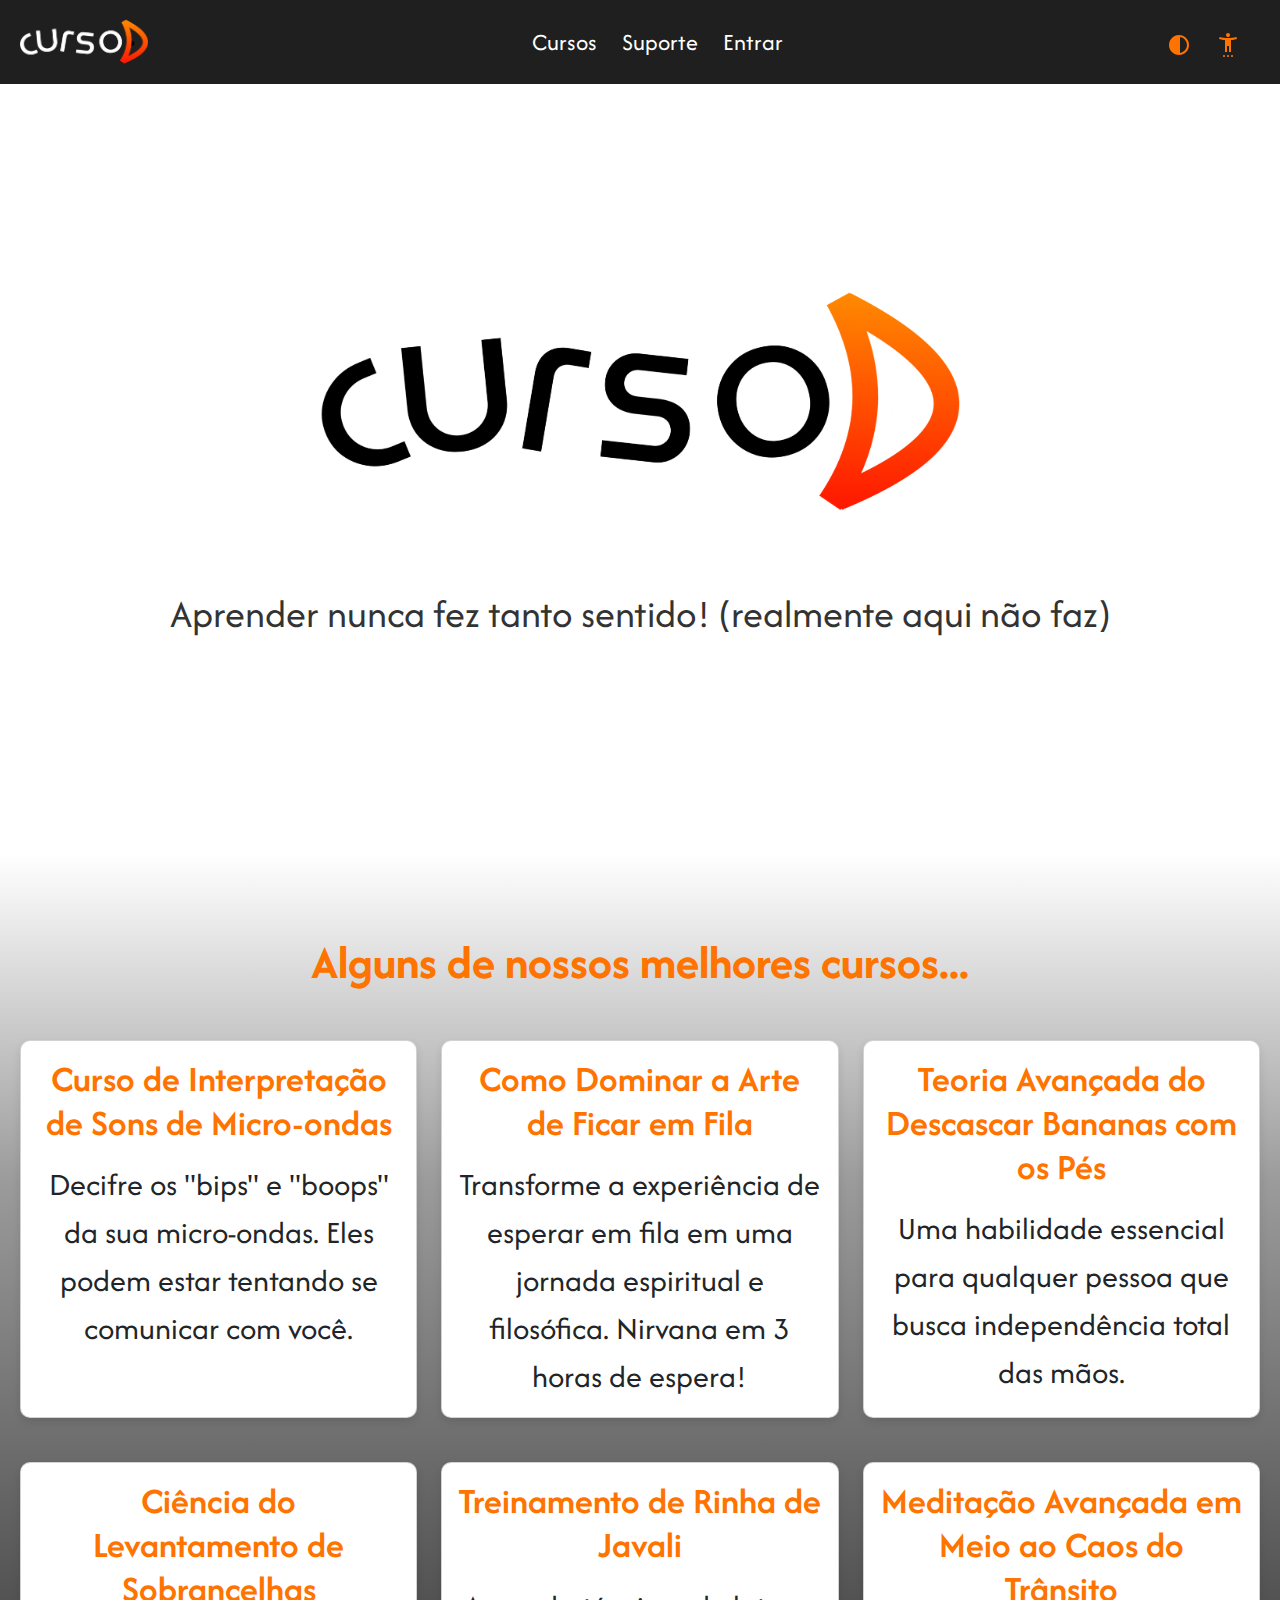
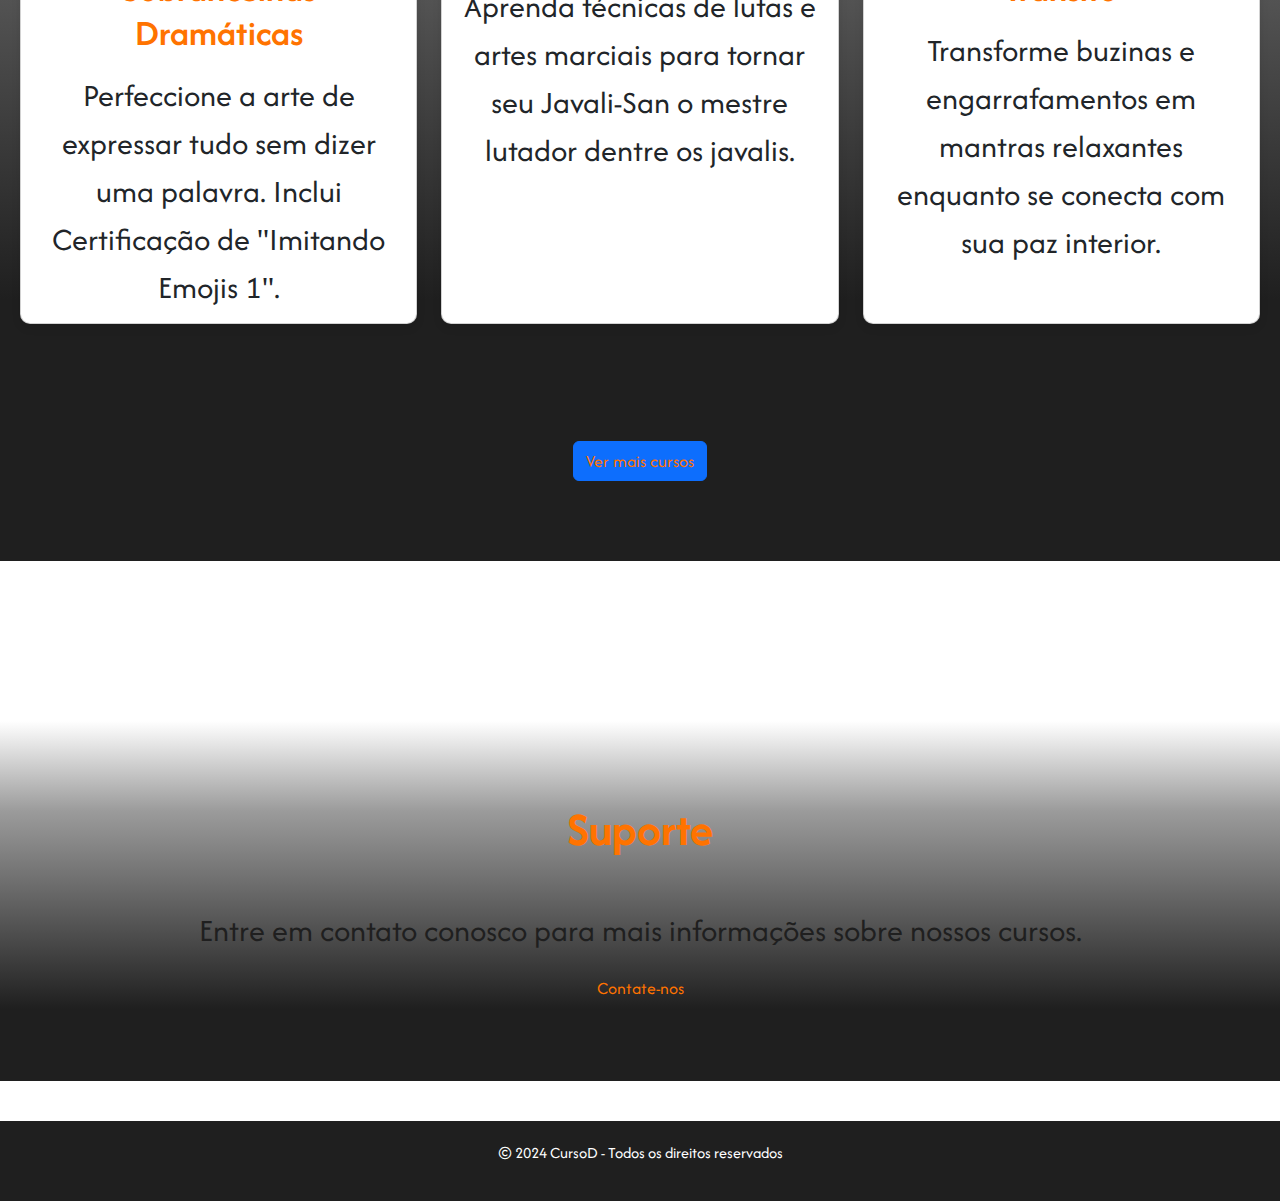
==== pages/index.html @ c100751e "ajustando links de pastas e arquivos, e organizando arquivos" ====
<!DOCTYPE html>
<html lang="pt-br">

<head>
    <meta charset="UTF-8">
    <meta name="viewport" content="width=device-width, initial-scale=1.0">
    <title>CursoD - Home</title>

    <link href="https://cdn.jsdelivr.net/npm/bootstrap@5.3.0/dist/css/bootstrap.min.css" rel="stylesheet">
    <link href="/pages/customs/style.css" rel="stylesheet">
</head>

<body class="light-mode">

    <!-- Header -->
    <header class="header">
        <a class="logo"><img src="/icons/cursod-black.png"></a>
        <nav>
            <a href="/pages/cursos.html" id="cursos">Cursos</a>
            <a href="/pages/suporte.html" id="suporte">Suporte</a>
            <a href="/pages/entrar.html" id="entrar">Entrar</a>
        </nav>
        <div>
            <a title="Acessibilidade" onclick="toggleMode()" id="acessibilidade"><img src="/icons/modo.svg"></a>
            <a title="Acessibilidade" onclick="openAcessibilidade()" id="acessibilidade"><img src="/icons/acessibilidade.svg"></a>
        </div>
    </header>

    <!-- Acessibilidade Menu -->
    <div class="acessibilidade-menu d-none" id="acessibilidadeMenu">
        <button class="btn btn-dark" onclick="toggleDaltonismo()">Modo Daltonismo</button>
        <button class="btn btn-dark" onclick="toggleCegos()">Modo Cegos</button>
    </div>

    <!-- Logo e Slogan -->
    <div class="main-container">
        <div id="logo-container">
            <img src="/icons/cursod.png" alt="Cursos Absurdos">
            <p class="slogan">Aprender nunca fez tanto sentido! (realmente aqui não faz)</p>
        </div>
    </div>

    <!-- Seções do Site -->
    <div class="section">
        <div id="card-grid">
            <h2>Alguns de nossos melhores cursos...</h2>
            <div class="row justify-content-center">
                <div class="col-md-4">
                    <div class="card card-custom">
                        <div class="card-body">
                            <h5 class="card-title">Curso de Interpretação de Sons de Micro-ondas</h5>
                            <p class="card-text">Decifre os "bips" e "boops" da sua micro-ondas. Eles podem estar
                                tentando
                                se comunicar com você.</p>
                        </div>
                    </div>
                </div>
                <div class="col-md-4">
                    <div class="card card-custom">
                        <div class="card-body">
                            <h5 class="card-title">Como Dominar a Arte de Ficar em Fila</h5>
                            <p class="card-text">Transforme a experiência de esperar em fila em uma jornada espiritual e
                                filosófica. Nirvana em 3 horas de espera!</p>
                        </div>
                    </div>
                </div>
                <div class="col-md-4">
                    <div id="card" class="card card-custom">
                        <div class="card-body">
                            <h5 class="card-title">Teoria Avançada do Descascar Bananas com os Pés</h5>
                            <p class="card-text">Uma habilidade essencial para qualquer pessoa que busca independência
                                total
                                das mãos.</p>
                        </div>
                    </div>
                </div>
            </div>
            <div class="row justify-content-center mt-4">
                <div class="col-md-4">
                    <div class="card card-custom">
                        <div class="card-body">
                            <h5 class="card-title">Ciência do Levantamento de Sobrancelhas Dramáticas</h5>
                            <p class="card-text">Perfeccione a arte de expressar tudo sem dizer uma palavra. Inclui
                                Certificação de "Imitando Emojis 1".</p>
                        </div>
                    </div>
                </div>
                <div class="col-md-4">
                    <div class="card card-custom">
                        <div class="card-body">
                            <h5 class="card-title">Treinamento de Rinha de Javali</h5>
                            <p class="card-text">Aprenda técnicas de lutas e artes marciais para tornar seu Javali-San o
                                mestre lutador
                                dentre os javalis.</p>
                        </div>
                    </div>
                </div>
                <div class="col-md-4">
                    <div class="card card-custom">
                        <div class="card-body">
                            <h5 class="card-title">Meditação Avançada em Meio ao Caos do Trânsito</h5>
                            <p class="card-text">Transforme buzinas e engarrafamentos em mantras relaxantes enquanto se
                                conecta com sua paz interior.</p>
                        </div>
                    </div>
                </div>
            </div>
            <p class="mt-4">Quer explorar mais cursos que desafiam a lógica? Junte-se a nós!</p>
            <a href="/pages/cursos.html" class="btn btn-primary">Ver mais cursos</a>
        </div>
    </div>


    <div class="section" id="suporte-section">
        <h2>Suporte</h2>
        <p>Entre em contato conosco para mais informações sobre nossos cursos.</p>
        <a href="/pages/suporte.html">Contate-nos</a>
    </div>

    <!-- Footer -->
    <footer class="footer">
        <p>&copy; 2024 CursoD - Todos os direitos reservados</p>
    </footer>

    <script src="https://cdn.jsdelivr.net/npm/bootstrap@5.3.0/dist/js/bootstrap.bundle.min.js"></script>
    <script src="/pages/customs/custom.js"></script>


</body>

</html>
---- pages/customs/style.css ----
@import url('https://fonts.googleapis.com/css2?family=Afacad+Flux:wght@100..1000&display=swap');

body {
    font-family: 'Afacad Flux', sans-serif;
    margin: 0;
    padding: 0;
    overflow-x: hidden;
}

.header {
    background-color: #1f1f1f;
    color: white;
    padding: 10px 20px;
    display: flex;
    justify-content: space-between;
    align-items: center;
    font-size: 1.5rem;
}

.header a {
    color: white;
    margin-right: 20px;
    text-decoration: none;
}

.header a:hover {
    color: rgb(255, 115, 0);
    font-weight: 600;
    cursor: pointer;
}

.header img {
    max-width: 8rem;
}

.toggle-mode {
    margin-left: 20px;
}

.footer {
    background-color: #1f1f1f;
    color: white;
    text-align: center;
    padding: 20px;
    position: relative;
    width: 100%;
    margin-top: 40px;
}

.card-custom {
    border-radius: 10px;
    box-shadow: 0 4px 8px rgba(0, 0, 0, 0.1);
    margin-bottom: 20px;
}

.dark-mode {
    color: #fff;

    .header {
        background-color: #fff;
        color: #1f1f1f;
    }

    .header a {
        color: #1f1f1f;
    }

    .header a:hover {
        color: rgb(255, 115, 0);
        font-weight: 600;
    }
}

.light-mode {
    background-color: #fff;
    color: #1f1f1f;
}

/* Acessibilidade */
.acessibilidade-menu {
    position: fixed;
    top: 6rem;
    right: 0.4rem;
    z-index: 1700;
    margin-bottom: 1rem;
    width: 10rem;
}

.btn-acessibilidade {
    margin-left: 10px;
}

/* Centraliza logo e slogan */
.main-container {
    display: flex;
    flex-direction: column;
    margin-top: 10rem;
    justify-content:unset;
    align-items: center;
    height: 50vh;
    text-align: center;
}

.main-container img {
    max-width: 40rem;
    margin-bottom: 20px;
}

.logo-container{
    height: 30vh;
}

.slogan {
    font-size: 2.5rem;
    color: #333;
}

/* Seções de navegação */
.section {
    padding: 80px 20px;
    text-align: center;
    background-color: #1f1f1f;
    margin-top: 10rem;
    justify-content:unset;
    color: #1f1f1f;
    height: 100%;
    transition: background-color 0.7s ease;
    background: linear-gradient(to bottom, #fff, #9b9b9b 25%, #1f1f1f 80%);
}

.section:nth-of-type(even) {
    background-color: #fff;
}

.section h5 {
    font-size: 2.3rem;
    font-weight: 600;
    color: rgb(255, 115, 0);
    margin-bottom: 1rem;
}

.section h2 {
    font-size: 3rem;
    font-weight: 700;
    color: rgb(255, 115, 0);
    margin-bottom: 3rem;
}

.section p {
    font-size: 2rem;
    margin-bottom: 20px;
}

.section a {
    font-size: 1.1rem;
    color: rgb(255, 115, 0);
    text-decoration: none;
}

.section a:hover {
    text-decoration: underline;
}

.card-grid{
    margin-top: 8rem;
}

.card {
    height: 95%;
}

.footer {
    background-color: #1f1f1f;
    color: white;
    text-align: center;
    padding: 20px;
}
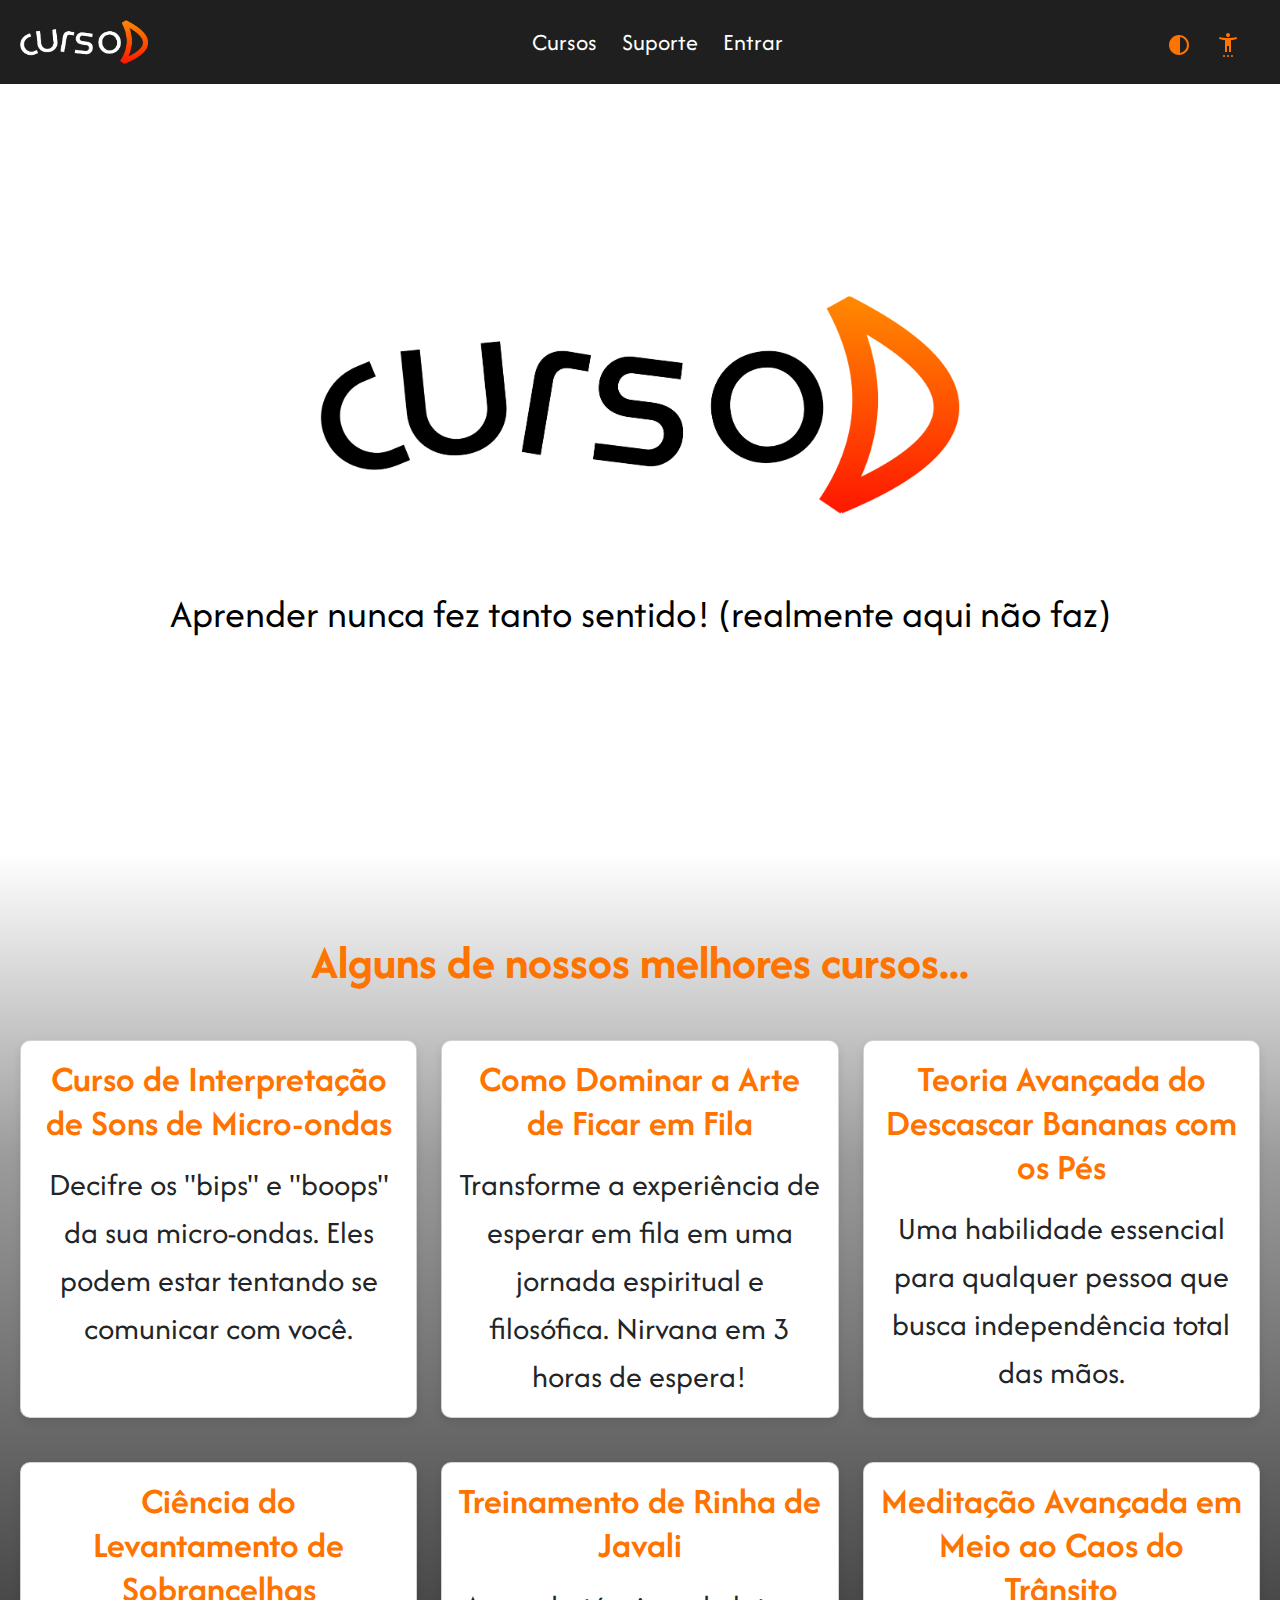
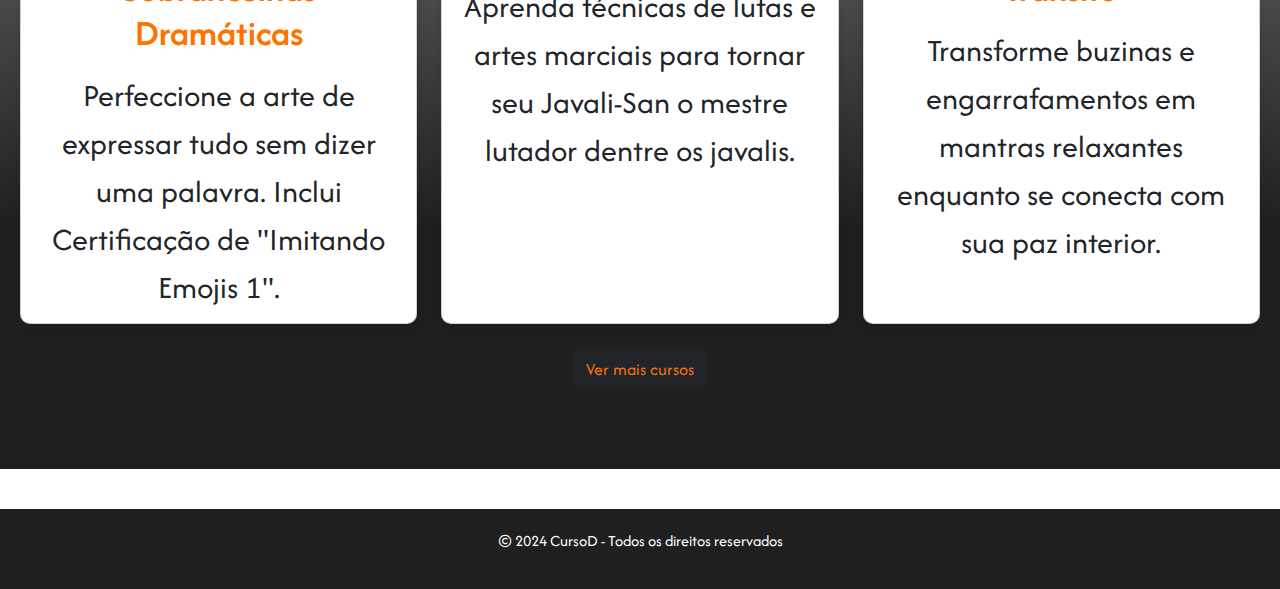
==== commit 9f1b346c: "fazendo funcionalidades" ====
--- a/pages/index.html
+++ b/pages/index.html
@@ -14,7 +14,7 @@
 
     <!-- Header -->
     <header class="header">
-        <a class="logo"><img src="/icons/cursod-black.png"></a>
+        <a class="logo"><img id="logo-header" src="/icons/cursod-black.png"></a>
         <nav>
             <a href="/pages/cursos.html" id="cursos">Cursos</a>
             <a href="/pages/suporte.html" id="suporte">Suporte</a>
@@ -35,8 +35,8 @@
     <!-- Logo e Slogan -->
     <div class="main-container">
         <div id="logo-container">
-            <img src="/icons/cursod.png" alt="Cursos Absurdos">
-            <p class="slogan">Aprender nunca fez tanto sentido! (realmente aqui não faz)</p>
+            <img id="logo-main" src="/icons/cursod.png" alt="Cursos Absurdos">
+            <p id="slogan" class="slogan">Aprender nunca fez tanto sentido! (realmente aqui não faz)</p>
         </div>
     </div>
 
@@ -105,19 +105,10 @@
                     </div>
                 </div>
             </div>
-            <p class="mt-4">Quer explorar mais cursos que desafiam a lógica? Junte-se a nós!</p>
-            <a href="/pages/cursos.html" class="btn btn-primary">Ver mais cursos</a>
+            <a href="/pages/cursos.html" class="btn btn-dark">Ver mais cursos</a>
         </div>
     </div>
 
-
-    <div class="section" id="suporte-section">
-        <h2>Suporte</h2>
-        <p>Entre em contato conosco para mais informações sobre nossos cursos.</p>
-        <a href="/pages/suporte.html">Contate-nos</a>
-    </div>
-
-    <!-- Footer -->
     <footer class="footer">
         <p>&copy; 2024 CursoD - Todos os direitos reservados</p>
     </footer>
--- a/pages/customs/style.css
+++ b/pages/customs/style.css
@@ -37,6 +37,14 @@
     margin-left: 20px;
 }
 
+.dropdown-menu {
+    margin-top: 10px;
+}
+
+.dropdown-menu a {
+    color: rgb(255, 115, 0);
+}
+
 .footer {
     background-color: #1f1f1f;
     color: white;
@@ -53,22 +61,42 @@
     margin-bottom: 20px;
 }
 
-.dark-mode {
-    color: #fff;
-
-    .header {
-        background-color: #fff;
-        color: #1f1f1f;
-    }
-
-    .header a {
-        color: #1f1f1f;
-    }
-
-    .header a:hover {
-        color: rgb(255, 115, 0);
-        font-weight: 600;
-    }
+/* Modo Claro */
+body.light-mode {
+    background: #fff;
+    color: #000;
+}
+
+body.light-mode header {
+    background-color: #1f1f1f;
+    color: #fff;
+}
+
+body.light-mode header a {
+    color: #fff;
+}
+
+/* Modo Escuro */
+body.dark-mode {
+    background: #1f1f1f;
+    color: #fff;
+}
+
+body.dark-mode header {
+    background-color: #fff;
+    color: #1f1f1f;
+}
+
+body.dark-mode header a {
+    color: #1f1f1f;
+}
+
+body.dark-mode .section {
+    background: linear-gradient(to top, #fff, #9b9b9b 25%, #1f1f1f 80%);
+}
+
+body.dark-mode .slogan p {
+    color: #fff;
 }
 
 .light-mode {
@@ -95,7 +123,7 @@
     display: flex;
     flex-direction: column;
     margin-top: 10rem;
-    justify-content:unset;
+    justify-content: unset;
     align-items: center;
     height: 50vh;
     text-align: center;
@@ -106,14 +134,14 @@
     margin-bottom: 20px;
 }
 
-.logo-container{
+.logo-container {
     height: 30vh;
 }
 
 .slogan {
     font-size: 2.5rem;
-    color: #333;
-}
+}
+
 
 /* Seções de navegação */
 .section {
@@ -121,7 +149,7 @@
     text-align: center;
     background-color: #1f1f1f;
     margin-top: 10rem;
-    justify-content:unset;
+    justify-content: unset;
     color: #1f1f1f;
     height: 100%;
     transition: background-color 0.7s ease;
@@ -161,7 +189,7 @@
     text-decoration: underline;
 }
 
-.card-grid{
+.card-grid {
     margin-top: 8rem;
 }
 
@@ -169,9 +197,93 @@
     height: 95%;
 }
 
+.login-container {
+    display: flex;
+    justify-content: center;
+    /* Centraliza horizontalmente */
+    align-items: center;
+    /* Centraliza verticalmente */
+    height: 79vh;
+    /* Usa 100% da altura da viewport */
+    max-width: 100%;
+    /* Ajusta a largura conforme necessário */
+    margin: 0 auto;
+    /* Centraliza horizontalmente */
+    padding: 20px;
+    /* Adiciona espaçamento interno */
+}
+
+#formulario {
+    display: flex;
+    flex-direction: column;
+    justify-content: center;
+    /* Centraliza o conteúdo do formulário */
+    align-items: center;
+    text-align: center;
+}
+
+input.form-control {
+    width: 300px;
+    /* Ajuste a largura conforme necessário */
+    max-width: 100%;
+    /* Garante que não ultrapasse a largura do contêiner */
+}
+
+.login-container h2 {
+    text-align: center;
+    margin-bottom: 1.5rem;
+}
+
+.error-message {
+    color: red;
+    text-align: center;
+}
+
+.btn-logout {
+    display: none;
+    margin-top: 1rem;
+}
+
+.btn-login {
+    width: 100%;
+}
+
+.options {
+    text-align: center;
+    margin-top: 1rem;
+}
+
+.options a {
+    display: block;
+    margin-bottom: 0.5rem;
+    color: #007bff;
+    text-decoration: none;
+}
+
+.options a:hover {
+    text-decoration: underline;
+}
+
+/* Modal */
+.modal-content {
+    padding: 1rem;
+}
+
 .footer {
     background-color: #1f1f1f;
     color: white;
     text-align: center;
     padding: 20px;
+}
+
+/* Estilo para o tooltip */
+.tooltip {
+    position: absolute;
+    background-color: #333;
+    color: #fff;
+    border-radius: 5px;
+    padding: 5px;
+    display: none;
+    /* Inicialmente oculto */
+    z-index: 1000;
 }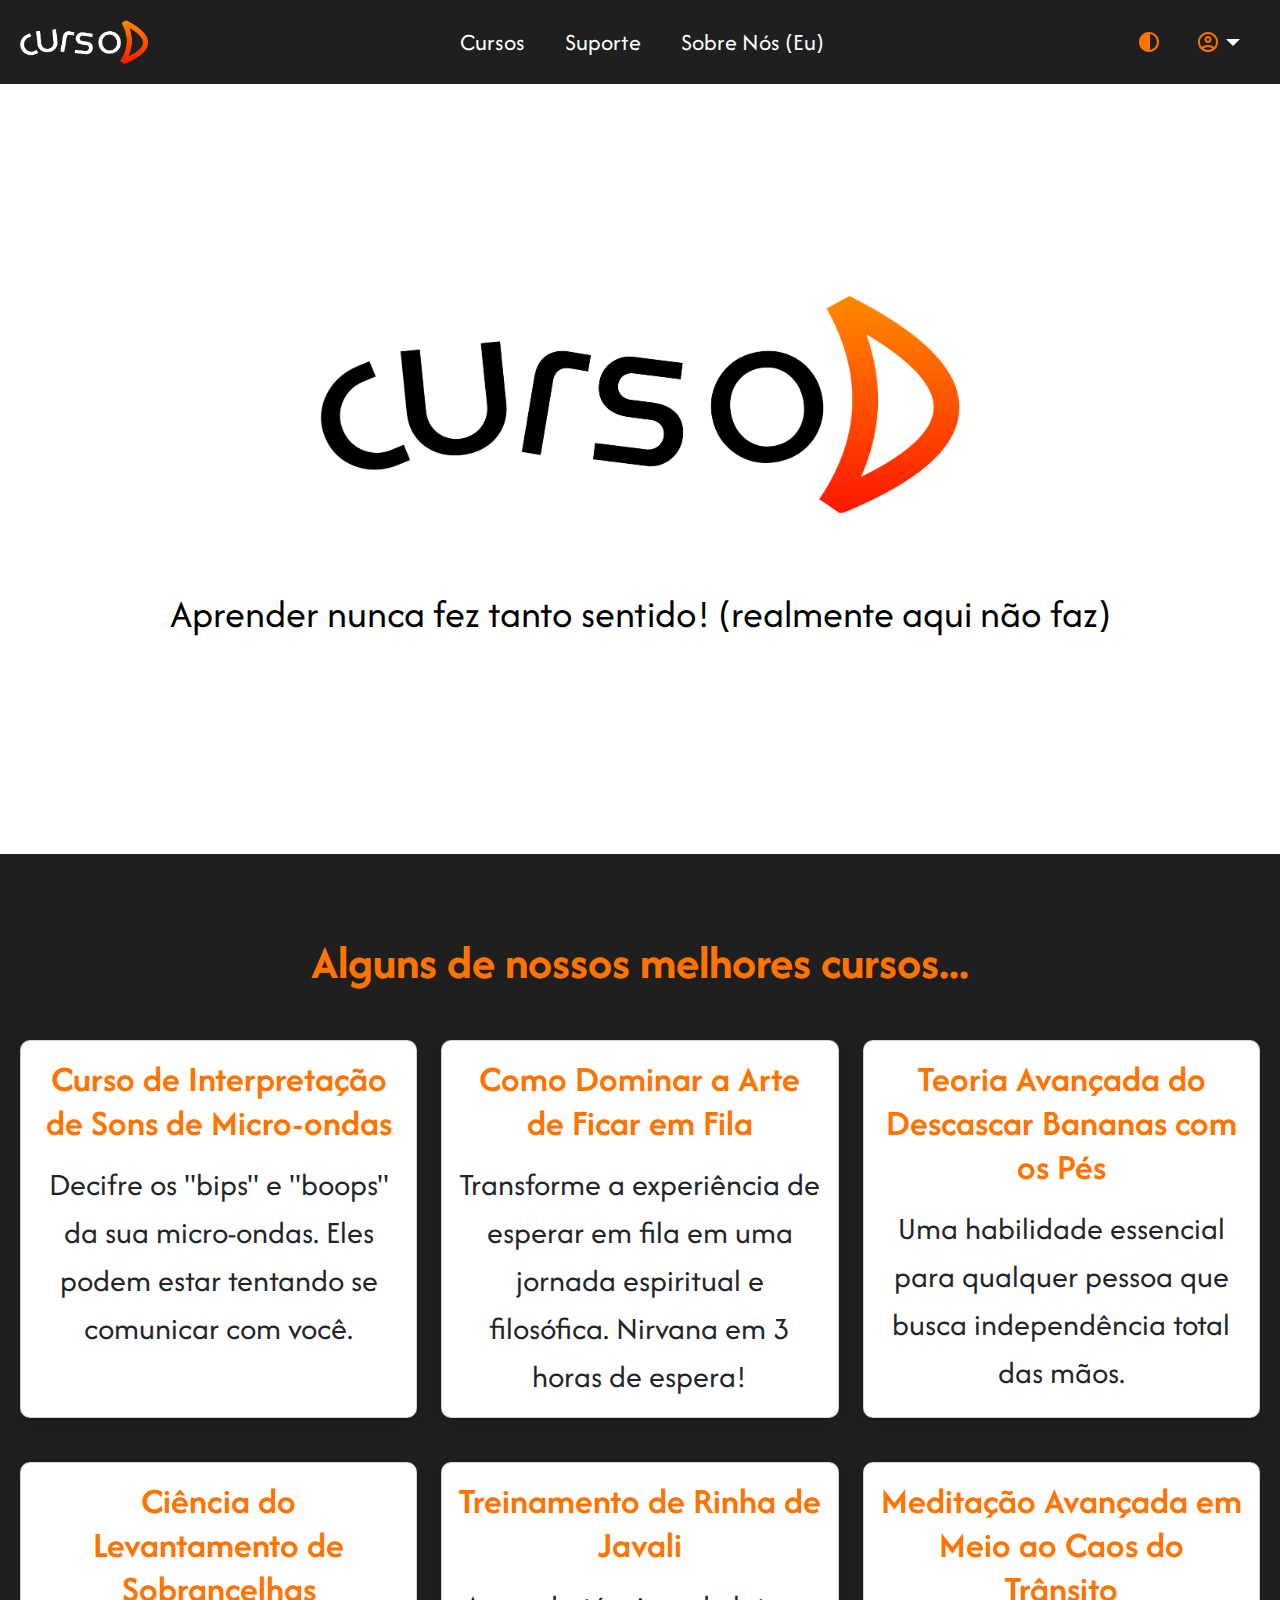
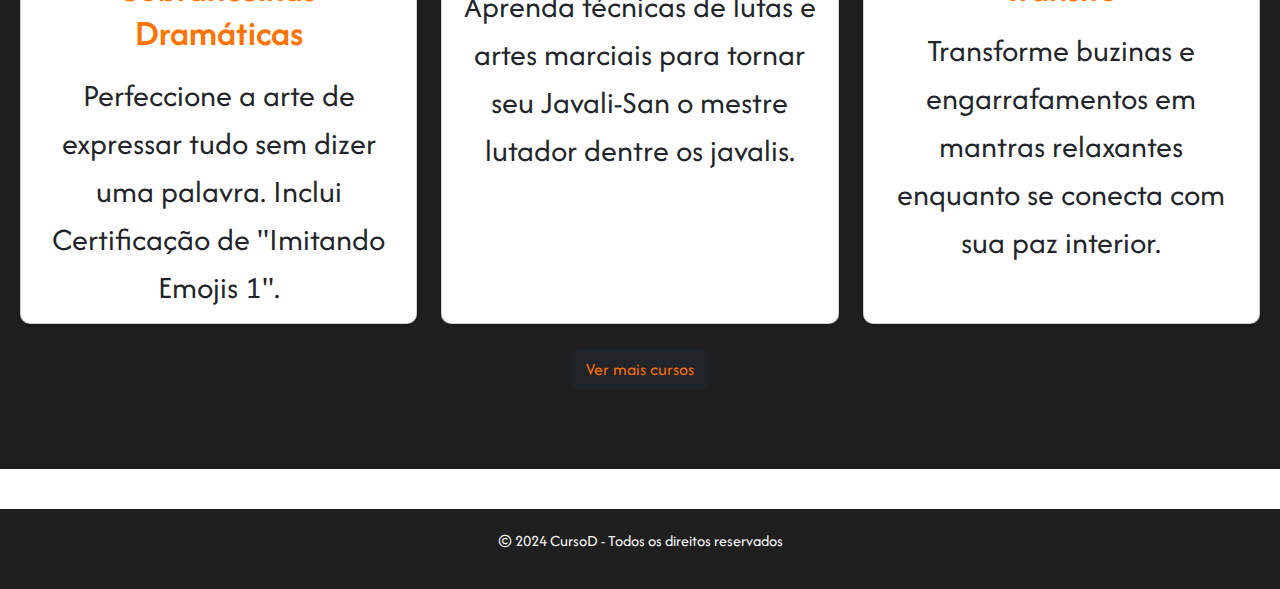
==== commit ded1dc99: "ajustando funcionalidade e páginas" ====
--- a/pages/index.html
+++ b/pages/index.html
@@ -14,17 +14,27 @@
 
     <!-- Header -->
     <header class="header">
-        <a class="logo"><img id="logo-header" src="/icons/cursod-black.png"></a>
+        <a href="/pages/index.html" class="logo"><img id="logo-header" src="/icons/cursod-black.png"></a>
         <nav>
-            <a href="/pages/cursos.html" id="cursos">Cursos</a>
-            <a href="/pages/suporte.html" id="suporte">Suporte</a>
-            <a href="/pages/entrar.html" id="entrar">Entrar</a>
+          <a href="/pages/cursos.html" id="cursos">Cursos</a>
+          <a href="/pages/suporte.html" id="suporte">Suporte</a>
+          <a href="https://github.com/vlcelo" id="entrar" target="_blank">Sobre Nós (Eu)</a>
         </nav>
         <div>
-            <a title="Acessibilidade" onclick="toggleMode()" id="acessibilidade"><img src="/icons/modo.svg"></a>
-            <a title="Acessibilidade" onclick="openAcessibilidade()" id="acessibilidade"><img src="/icons/acessibilidade.svg"></a>
+          <a title="Modo Claro/Escuro" onclick="toggleMode()" id="modo"><img src="/icons/modo.svg"></a>
+          <!-- Dropdown de perfil -->
+          <div class="dropdown">
+            <a title="Perfil" id="perfilIcon" class="dropdown-toggle" role="button" data-bs-toggle="dropdown"
+              aria-expanded="false">
+              <img src="/icons/perfil.svg">
+            </a>
+            <ul class="dropdown-menu dropdown-menu-end" aria-labelledby="perfilIcon">
+              <li><a class="dropdown-item" href="/pages/entrar.html">Entrar</a></li>
+              <li><a class="dropdown-item" href="/pages/index.html">Sair</a></li>
+            </ul>
+          </div>
         </div>
-    </header>
+      </header>
 
     <!-- Acessibilidade Menu -->
     <div class="acessibilidade-menu d-none" id="acessibilidadeMenu">
--- a/pages/customs/style.css
+++ b/pages/customs/style.css
@@ -7,20 +7,24 @@
     overflow-x: hidden;
 }
 
+/* Header container geral */
 .header {
     background-color: #1f1f1f;
     color: white;
     padding: 10px 20px;
     display: flex;
-    justify-content: space-between;
-    align-items: center;
+    justify-content: space-between; /* Distribui os itens com espaço entre eles */
+    align-items: center; /* Alinha verticalmente no centro */
     font-size: 1.5rem;
 }
 
+/* Links do header */
 .header a {
     color: white;
     margin-right: 20px;
     text-decoration: none;
+    display: flex;
+    align-items: center; /* Garante que os ícones estejam alinhados ao centro */
 }
 
 .header a:hover {
@@ -29,16 +33,42 @@
     cursor: pointer;
 }
 
+/* Estilo da logo */
 .header img {
     max-width: 8rem;
 }
 
+/* Espaçamento entre os ícones e navegação */
+.header nav {
+    display: flex;
+    gap: 20px; /* Espaçamento entre os links */
+}
+
+/* Ícones de modo, acessibilidade, perfil */
+.header div {
+    display: flex;
+    align-items: center;
+    gap: 15px; /* Espaçamento entre os ícones */
+}
+
 .toggle-mode {
     margin-left: 20px;
 }
 
 .dropdown-menu {
-    margin-top: 10px;
+    display: none;
+    right: 0;
+    background-color: #1f1f1f;
+    box-shadow: 0 8px 16px rgba(0, 0, 0, 0.2);
+}
+
+.dropdown-item {
+    color: white; /* Texto branco para os itens */
+  }
+
+
+.dropdown-menu.show {
+    display: block;
 }
 
 .dropdown-menu a {
@@ -92,7 +122,7 @@
 }
 
 body.dark-mode .section {
-    background: linear-gradient(to top, #fff, #9b9b9b 25%, #1f1f1f 80%);
+    background: #fff;
 }
 
 body.dark-mode .slogan p {
@@ -153,7 +183,7 @@
     color: #1f1f1f;
     height: 100%;
     transition: background-color 0.7s ease;
-    background: linear-gradient(to bottom, #fff, #9b9b9b 25%, #1f1f1f 80%);
+    background: 1f1f1f;
 }
 
 .section:nth-of-type(even) {
@@ -200,33 +230,24 @@
 .login-container {
     display: flex;
     justify-content: center;
-    /* Centraliza horizontalmente */
-    align-items: center;
-    /* Centraliza verticalmente */
+    align-items: center;
     height: 79vh;
-    /* Usa 100% da altura da viewport */
     max-width: 100%;
-    /* Ajusta a largura conforme necessário */
     margin: 0 auto;
-    /* Centraliza horizontalmente */
     padding: 20px;
-    /* Adiciona espaçamento interno */
 }
 
 #formulario {
     display: flex;
     flex-direction: column;
     justify-content: center;
-    /* Centraliza o conteúdo do formulário */
     align-items: center;
     text-align: center;
 }
 
 input.form-control {
     width: 300px;
-    /* Ajuste a largura conforme necessário */
     max-width: 100%;
-    /* Garante que não ultrapasse a largura do contêiner */
 }
 
 .login-container h2 {
@@ -256,7 +277,7 @@
 .options a {
     display: block;
     margin-bottom: 0.5rem;
-    color: #007bff;
+    color: rgb(255, 115, 0);
     text-decoration: none;
 }
 
@@ -267,6 +288,7 @@
 /* Modal */
 .modal-content {
     padding: 1rem;
+    justify-content: center;
 }
 
 .footer {
@@ -274,16 +296,4 @@
     color: white;
     text-align: center;
     padding: 20px;
-}
-
-/* Estilo para o tooltip */
-.tooltip {
-    position: absolute;
-    background-color: #333;
-    color: #fff;
-    border-radius: 5px;
-    padding: 5px;
-    display: none;
-    /* Inicialmente oculto */
-    z-index: 1000;
 }